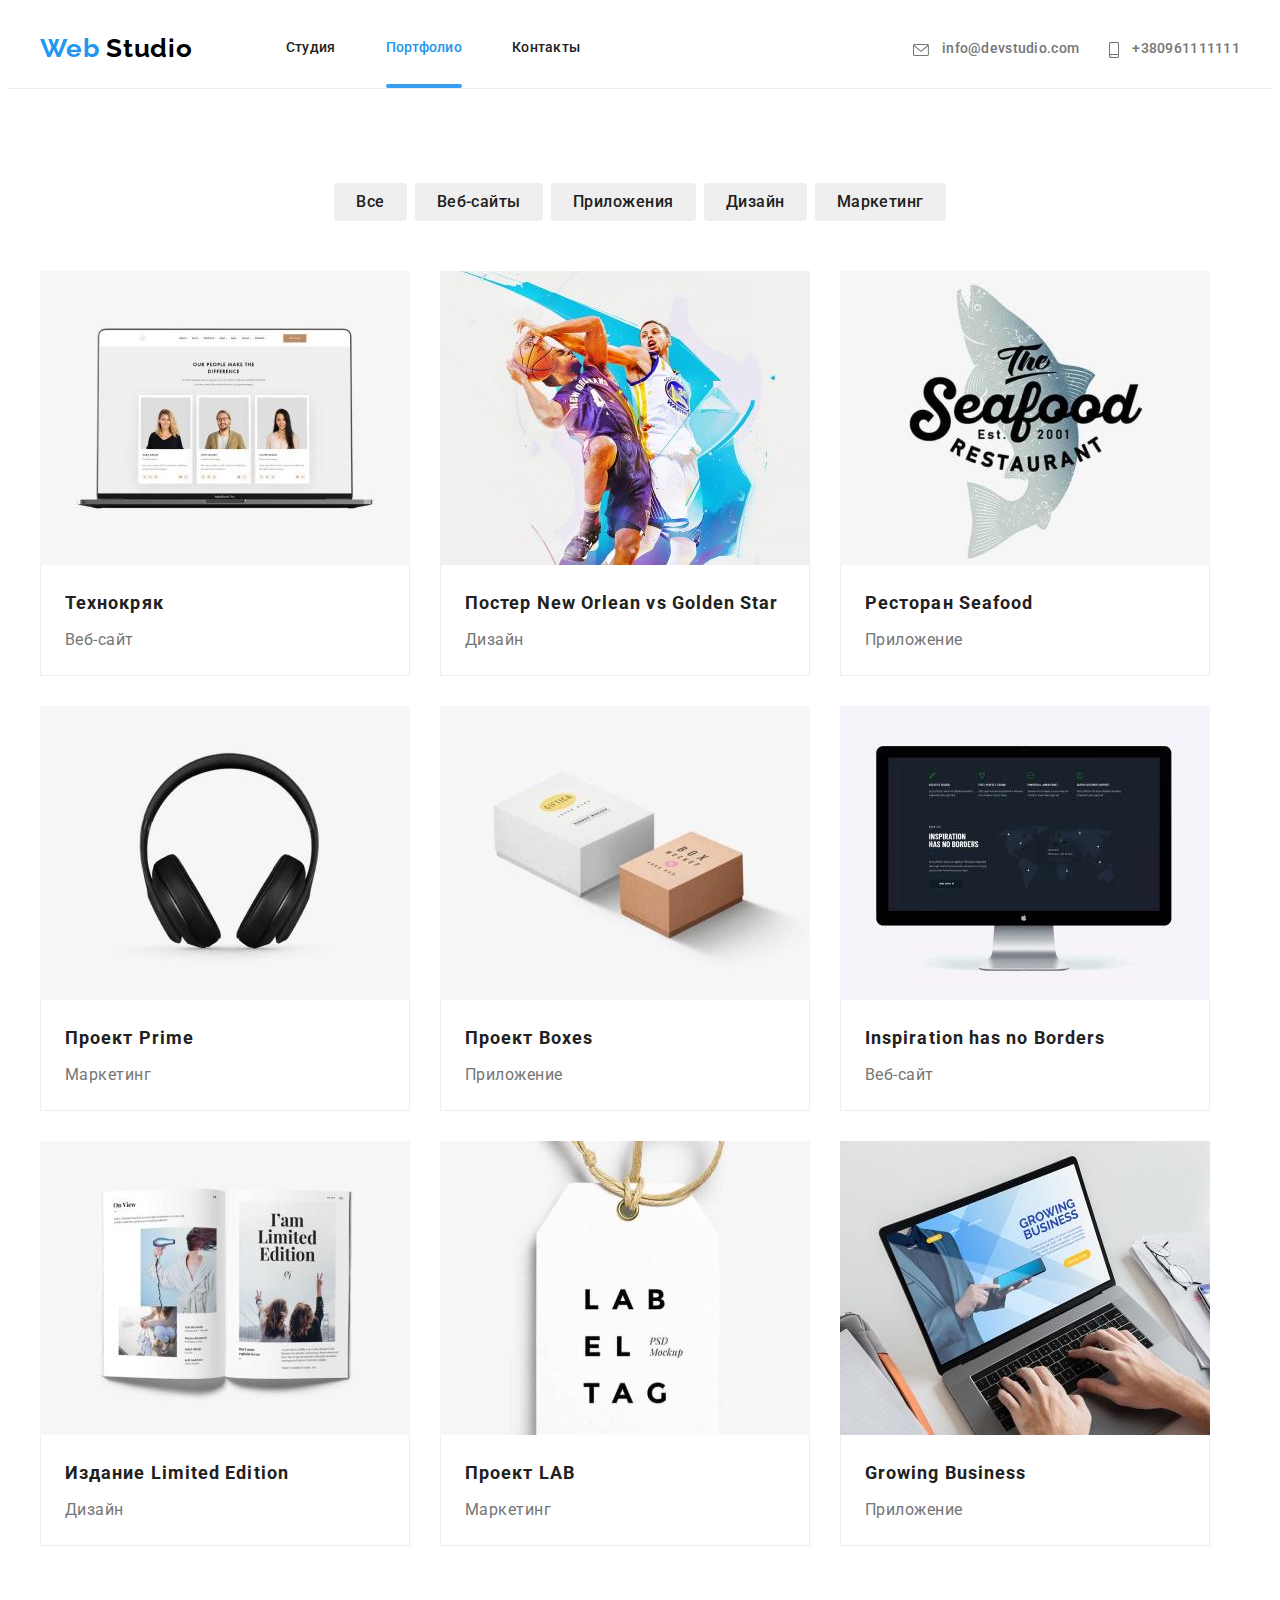
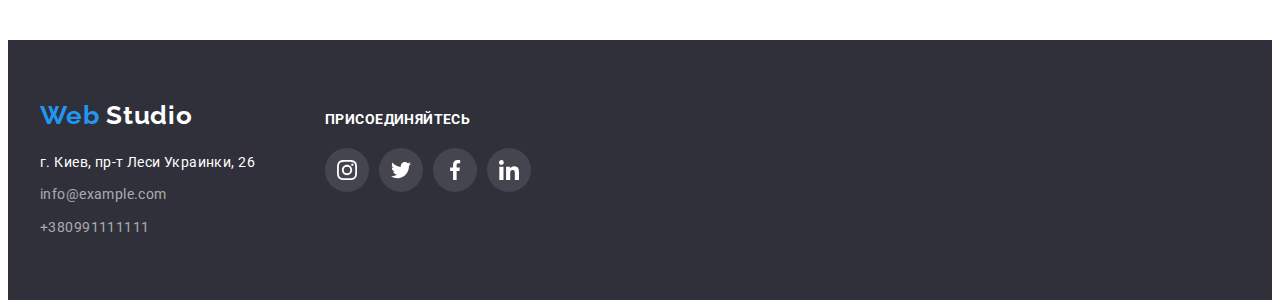
==== portfolio.html @ a1610dc9 "start-hw-6" ====
<!DOCTYPE html>
<html lang="ru">
	<head>
		<meta charset="UTF-8" />
		<meta http-equiv="X-UA-Compatible" content="IE=edge" />
		<meta name="viewport" content="width=device-width, initial-scale=1.0" />
		<title>Студия</title>
		<link
			href="https://fonts.googleapis.com/css2?family=Raleway:wght@700&family=Roboto:wght@400;500;700;900&display=swap"
			rel="stylesheet"
		/>
		<link
			rel="stylesheet"
			href="https://cdnjs.cloudflare.com/ajax/libs/modern-normalize/1.1.0/modern-normalize.min.css"
			integrity="sha512-wpPYUAdjBVSE4KJnH1VR1HeZfpl1ub8YT/NKx4PuQ5NmX2tKuGu6U/JRp5y+Y8XG2tV+wKQpNHVUX03MfMFn9Q=="
			crossorigin="anonymous"
			referrerpolicy="no-referrer"
		/>
		<link rel="stylesheet" href="./css/style.css" />
	</head>

	<body>
		<header class="header">
			<div class="container header-container">
				<a class="logo link" href="">
					<span class="logo-web">Web</span>
					Studio
				</a>
				<nav class="navigation">
					<ul class="nav-list list">
						<li class="nav-item">
							<a href="./index.html" class="nav-link link">Студия</a>
						</li>
						<li class="nav-item">
							<a href="./portfolio.html" class="nav-link active current link">Портфолио</a>
						</li>
						<li class="nav-item">
							<a href="" class="nav-link link">Контакты</a>
						</li>
					</ul>
				</nav>
				<ul class="contact-list list">
					<li class="contact-item">
						<a class="contact-link link" href="mailto:info@devstudio.com">
							<svg width="16px" height="12px" class="icon-contact">
								<use href="./images/icons.svg#icon-envelope"></use>
							</svg>
							info@devstudio.com
						</a>
					</li>
					<li class="contact-item">
						<a class="contact-link link" href="tel:+380961111111">
							<svg width="10px" height="16px" class="icon-contact">
								<use href="./images/icons.svg#icon-smartphone"></use>
							</svg>
							+380961111111
						</a>
					</li>
				</ul>
			</div>
		</header>
		<main>
			<section class="section">
				<h1 class="visually-hidden">Фильтр</h1>
				<div class="container">
					<ul class="filter-list list">
						<li class="filter-item">
							<button class="secondary-button" type="button">Все</button>
						</li>
						<li class="filter-item">
							<button class="secondary-button" type="button">Веб-сайты</button>
						</li>
						<li class="filter-item">
							<button class="secondary-button" type="button">Приложения</button>
						</li>
						<li class="filter-item">
							<button class="secondary-button" type="button">Дизайн</button>
						</li>
						<li class="filter-item">
							<button class="secondary-button" type="button">Маркетинг</button>
						</li>
					</ul>
					<ul class="portfolio-list list">
						<li class="portfolio-item">
							<div class="portfolio-item-wrap">
								<img src="./images/tehno.jpg" alt="технокряк" width="370" height="" />
								<div class="portfolio-overlay">
									<p class="portfolio-text">
										Технокряк это современная площадка распространения коронавируса. Компании используют эту платформу
										для цифрового шпионажа и атак на защищённые сервера конкурентов.
									</p>
								</div>
							</div>
							<div class="projects">
								<h3 class="portfolio-titles">Технокряк</h3>
								<p class="portfolio-paragraph">Веб-сайт</p>
							</div>
						</li>
						<li class="portfolio-item">
							<div class="portfolio-item-wrap">
								<img src="./images/new.jpg" alt="постер" width="370" height="" />
								<div class="portfolio-overlay">
									<p class="portfolio-text">
										Технокряк это современная площадка распространения коронавируса. Компании используют эту платформу
										для цифрового шпионажа и атак на защищённые сервера конкурентов.
									</p>
								</div>
							</div>
							<div class="projects">
								<h3 class="portfolio-titles">Постер New Orlean vs Golden Star</h3>
								<p class="portfolio-paragraph">Дизайн</p>
							</div>
						</li>
						<li class="portfolio-item">
							<div class="portfolio-item-wrap">
								<img src="./images/seafood.jpg" alt="ресторан" width="370" height="" />
								<div class="portfolio-overlay">
									<p class="portfolio-text">
										Технокряк это современная площадка распространения коронавируса. Компании используют эту платформу
										для цифрового шпионажа и атак на защищённые сервера конкурентов.
									</p>
								</div>
							</div>
							<div class="projects">
								<h3 class="portfolio-titles">Ресторан Seafood</h3>
								<p class="portfolio-paragraph">Приложение</p>
							</div>
						</li>
						<li class="portfolio-item">
							<div class="portfolio-item-wrap">
								<img src="./images/prime.jpg" alt="проект прайм" width="370" height="" />
								<div class="portfolio-overlay">
									<p class="portfolio-text">
										Технокряк это современная площадка распространения коронавируса. Компании используют эту платформу
										для цифрового шпионажа и атак на защищённые сервера конкурентов.
									</p>
								</div>
							</div>
							<div class="projects">
								<h3 class="portfolio-titles">Проект Prime</h3>
								<p class="portfolio-paragraph">Маркетинг</p>
							</div>
						</li>
						<li class="portfolio-item">
							<div class="portfolio-item-wrap">
								<img src="./images/boxes.jpg" alt="вдохновение" width="370" height="" />
								<div class="portfolio-overlay">
									<p class="portfolio-text">
										Технокряк это современная площадка распространения коронавируса. Компании используют эту платформу
										для цифрового шпионажа и атак на защищённые сервера конкурентов.
									</p>
								</div>
							</div>
							<div class="projects">
								<h3 class="portfolio-titles">Проект Boxes</h3>
								<p class="portfolio-paragraph">Приложение</p>
							</div>
						</li>
						<li class="portfolio-item">
							<div class="portfolio-item-wrap">
								<img src="./images/inspiration.jpg" alt="" width="370" height="" />
								<div class="portfolio-overlay">
									<p class="portfolio-text">
										Технокряк это современная площадка распространения коронавируса. Компании используют эту платформу
										для цифрового шпионажа и атак на защищённые сервера конкурентов.
									</p>
								</div>
							</div>
							<div class="projects">
								<h3 class="portfolio-titles">Inspiration has no Borders</h3>
								<p class="portfolio-paragraph">Веб-сайт</p>
							</div>
						</li>
						<li class="portfolio-item">
							<div class="portfolio-item-wrap">
								<img src="./images/limited.jpg" alt="журнал" width="370" height="" />
								<div class="portfolio-overlay">
									<p class="portfolio-text">
										Технокряк это современная площадка распространения коронавируса. Компании используют эту платформу
										для цифрового шпионажа и атак на защищённые сервера конкурентов.
									</p>
								</div>
							</div>
							<div class="projects">
								<h3 class="portfolio-titles">Издание Limited Edition</h3>
								<p class="portfolio-paragraph">Дизайн</p>
							</div>
						</li>
						<li class="portfolio-item">
							<div class="portfolio-item-wrap">
								<img src="./images/lab.jpg" alt="проект лаб" width="370" height="" />
								<div class="portfolio-overlay">
									<p class="portfolio-text">
										Технокряк это современная площадка распространения коронавируса. Компании используют эту платформу
										для цифрового шпионажа и атак на защищённые сервера конкурентов.
									</p>
								</div>
							</div>
							<div class="projects">
								<h3 class="portfolio-titles">Проект LAB</h3>
								<p class="portfolio-paragraph">Маркетинг</p>
							</div>
						</li>
						<li class="portfolio-item">
							<div class="portfolio-item-wrap">
								<img src="./images/business.jpg" alt="растущий бизнес" width="370" height="" />
								<div class="portfolio-overlay">
									<p class="portfolio-text">
										Технокряк это современная площадка распространения коронавируса. Компании используют эту платформу
										для цифрового шпионажа и атак на защищённые сервера конкурентов.
									</p>
								</div>
							</div>
							<div class="projects">
								<h3 class="portfolio-titles">Growing Business</h3>
								<p class="portfolio-paragraph">Приложение</p>
							</div>
						</li>
					</ul>
				</div>
			</section>
		</main>
		<footer class="footer">
			<div class="container address-container">
				<div class="logo-container">
					<a href="" class="logo white-logo link">
						<span class="logo-web">Web</span>
						Studio
					</a>
					<address class="address">
						<ul class="second-contact-list list">
							<li class="second-contact-item">
								<a
									class="map-link link"
									href="https://www.google.com.ua/maps/place/%D0%B1%D1%83%D0%BB.+%D0%9B%D0%B5%D1%81%D0%B8+%D0%A3%D0%BA%D1%80%D0%B0%D0%B8%D0%BD%D0%BA%D0%B8,+26,+%D0%9A%D0%B8%D0%B5%D0%B2,+02000/@50.4265841,30.5361971,17z/data=!3m1!4b1!4m5!3m4!1s0x40d4cf0e033ecbe9:0x57a4dffefec77da0!8m2!3d50.4265807!4d30.5383858?hl=ru"
								>
									г. Киев, пр-т Леси Украинки, 26
								</a>
							</li>
							<li class="second-contact-item">
								<a class="secondary-contact-link link" href="mailto:info@example.com">info@example.com</a>
							</li>
							<li class="second-contact-item">
								<a class="secondary-contact-link link" href="tel:+380991111111">+380991111111</a>
							</li>
						</ul>
					</address>
				</div>
				<div class="links">
					<h2 class="links-title">ПРИСОЕДИНЯЙТЕСЬ</h2>
					<ul class="links-list list">
						<li class="links-item">
							<a href="" class="links-link">
								<svg width="20px" height="20px" class="links-icon">
									<use href="./images/icons.svg#icon-instagram"></use>
								</svg>
							</a>
						</li>
						<li class="links-item">
							<a href="" class="links-link">
								<svg width="20px" height="20px" class="links-icon">
									<use href="./images/icons.svg#icon-twitter"></use>
								</svg>
							</a>
						</li>
						<li class="links-item">
							<a href="" class="links-link">
								<svg width="20px" height="20px" class="links-icon">
									<use href="./images/icons.svg#icon-facebook"></use>
								</svg>
							</a>
						</li>
						<li class="links-item">
							<a href="" class="links-link">
								<svg width="20px" height="20px" class="links-icon">
									<use href="./images/icons.svg#icon-linkedin"></use>
								</svg>
							</a>
						</li>
					</ul>
				</div>
			</div>
		</footer>
	</body>
</html>
---- css/style.css ----
:root {
	--primary-shade-color: #212121;
	--secondary-color: #ffffff;
	--text-color: #757575;
	--accent-color: #2196f3;
	--primary-color: #000000;
	--secondary-link-color: rgba(255, 255, 255, 0.6);
	--primary-background-color: #2f303a;
	--secondary-background-color: #f5f4fa;
	--header-border-bottom-color: #ececec;
	--border-color: #eeeeee;
	--social-icon-color: rgba(175, 177, 184, 1);
	--social-networks-background-color: rgba(255, 255, 255, 0.1);
	--clients-background-color: #e5e5e5;
	--action-text-background-color: rgba(47, 48, 58, 0.8);
	--portfolio-text-background-color: rgba(33, 150, 243, 0.9);
	--backdrop-background-color: rgba(0, 0, 0, 0.2);
}

p,
h1,
h2,
h3,
h4,
h5,
h6 {
	margin: 0;
}

ul {
	margin: 0;
	padding: 0;
}

.container {
	width: 1200px;
	padding: 0 15px;
	margin: 0 auto;
}
.section {
	padding: 94px 0;
}

body {
	font-family: "Roboto", sans-serif;
	color: var(--text-color);
	background: var(--secondary-color);
}

.list {
	list-style: none;
}

.link {
	text-decoration: none;
}

.navigation {
	margin-left: 93px;
}

.nav-list {
	display: flex;
}

img {
	max-width: 100%;
	display: flex;
	height: auto;
}

/*-------------HEADER-------------*/

.header {
	border-bottom: 1px solid var(--header-border-bottom-color);
}

.nav-link {
	font-weight: 500;
	font-size: 14px;
	line-height: 1.14;
	padding: 32px 0;
	letter-spacing: 0.02em;
	color: var(--primary-shade-color);
	display: block;
	transition: color 250ms cubic-bezier(0.4, 0, 0.2, 1);
	position: relative;
}

.nav-link:hover,
.nav-link:focus {
	color: var(--accent-color);
}

.nav-link.active::after {
	content: "";
	width: 100%;
	height: 4px;
	border-radius: 2px;
	background-color: var(--portfolio-text-background-color);
	position: absolute;
	left: 0;
	bottom: 0;
}

.current {
	color: var(--accent-color);
}

.logo {
	font-family: Raleway;
	font-weight: 700;
	font-size: 26px;
	line-height: 1.19;
	letter-spacing: 0.03em;
	color: var(--primary-color);
}

.logo-web {
	color: var(--accent-color);
}

.white-logo {
	color: var(--secondary-color);
}

.header-container {
	display: flex;
	align-items: center;
}

.nav-item:not(:last-child) {
	margin-right: 50px;
}

.icon-contact {
	margin-right: 10px;
	fill: currentColor;
	vertical-align: middle;
}

.contact-list {
	display: flex;
	margin-left: auto;
}

.contact-link {
	font-weight: 500;
	font-size: 14px;
	line-height: 1.14;
	letter-spacing: 0.02em;
	color: var(--text-color);
	transition: color 250ms cubic-bezier(0.4, 0, 0.2, 1);
}
.contact-link:hover,
.contact-link:focus {
	color: var(--accent-color);
}

.contact-item {
	color: var(--text-color);
}

.contact-item:not(:last-child) {
	margin-right: 30px;
}

/*-------------HERO-------------*/

.hero-title {
	font-weight: 900;
	font-size: 44px;
	line-height: 1.36;
	letter-spacing: 0.06em;
	text-transform: uppercase;
	color: var(--secondary-color);
	margin-bottom: 30px;
}

.hero {
	padding: 200px 0;
	height: 600px;
	width: 1600px;
	margin: auto;
	background-color: var(--primary-background-color);
	text-align: center;
	background-image: linear-gradient(rgba(47, 48, 58, 0.4), rgba(47, 48, 58, 0.4)), url(../images/bg-hero.jpg);
	background-repeat: no-repeat;
	background-position: center;
	background-size: cover;
}

/*-------------QUALITIES-------------*/

.qualities-title {
	font-weight: 700;
	font-size: 14px;
	line-height: 1.14;
	letter-spacing: 0.03em;
	text-transform: uppercase;
	color: var(--primary-shade-color);
}

.qualities-list {
	display: flex;
}

.qualities-picture-icon {
	display: flex;
	justify-items: center;
}

.qualities-title {
	margin-bottom: 10px;
}

.qualities-paragraph {
	font-size: 14px;
	line-height: 1.71;
	letter-spacing: 0.03em;
	color: var(--text-color);
}

.qualities-wrap {
	width: 270px;
	padding-bottom: 25px;
	padding-top: 25px;
	background: var(--secondary-background-color);
	border-radius: 4px;
	display: flex;
	margin-bottom: 30px;
	justify-content: center;
}

.qualities-item:not(:last-child) {
	margin-right: 30px;
}

/*-------------ACTION-------------*/

.action-list {
	display: flex;
}

.action-item:not(:last-child) {
	margin-right: 30px;
}

.action {
	padding-bottom: 94px;
}

.action-item {
	position: relative;
}

.action-text {
	font-weight: 700;
	font-size: 14px;
	line-height: 1.14;
	text-align: center;
	letter-spacing: 0.03em;
	text-transform: uppercase;
	color: var(--secondary-color);
}

.action-overlay {
	position: absolute;
	bottom: 0;
	left: 0;
	width: 100%;
	padding: 27px 0;
	background: var(--action-text-background-color);
}

/*-------------COMMAND-------------*/

.team-list {
	display: flex;
}

.team {
	background: var(--secondary-background-color);
}

.team-wraper {
	padding: 30px 0;
}

.team-item:not(:last-child) {
	margin-right: 30px;
}

.team-item {
	background: var(--secondary-color);
	box-shadow: 0px 1px 3px rgba(0, 0, 0, 0.12), 0px 1px 1px rgba(0, 0, 0, 0.14), 0px 2px 1px rgba(0, 0, 0, 0.2);
	border-radius: 0px 0px 4px 4px;
}

.teammate-name {
	margin-bottom: 10px;
}

.section-title {
	font-weight: 700;
	font-size: 36px;
	line-height: 1.17;
	text-align: center;
	margin-bottom: 50px;
	letter-spacing: 0.03em;
	color: var(--primary-shade-color);
}

.teammate-name {
	font-weight: 500;
	font-size: 16px;
	line-height: 1.19;
	text-align: center;
	letter-spacing: 0.03em;
	color: var(--primary-shade-color);
}

.teammate-position {
	font-size: 16px;
	line-height: 1.19;
	text-align: center;
	letter-spacing: 0.03em;
	color: var(--text-color);
	margin-bottom: 16px;
}

.team-social-list {
	display: flex;
	justify-content: center;
}

.team-social-item {
	width: 44px;
	height: 44px;
}

.team-social-item:not(:last-child) {
	margin-right: 10px;
}

.team-social-link {
	width: 100%;
	height: 44px;
	border-radius: 50%;
	display: flex;
	align-items: center;
	justify-content: center;
	background-color: var(--secondary-color);
	color: var(--social-icon-color);
	transition: color 250ms cubic-bezier(0.4, 0, 0.2, 1), background-color 250ms cubic-bezier(0.4, 0, 0.2, 1);
}

.team-social-link:hover,
.team-social-link:focus {
	background-color: var(--accent-color);
	color: var(--secondary-color);
}

.team-social-icon {
	fill: currentColor;
}

.clients-title {
	font-weight: 700;
	font-size: 36px;
	line-height: 1.14;
	text-align: center;
	letter-spacing: 0.03em;
	color: var(--primary-shade-color);
	margin-bottom: 50px;
}
.clients-list {
	display: flex;
}

.clients-link {
	width: 170px;
	color: var(--social-icon-color);
	padding-bottom: 13px;
	padding-top: 13px;
	border-radius: 4px;
	display: flex;
	justify-content: center;
	border: 1px solid var(--social-icon-color);
	transition: color 250ms cubic-bezier(0.4, 0, 0.2, 1), border 250ms cubic-bezier(0.4, 0, 0.2, 1);
}

.clients-link:hover,
.clients-link:focus {
	border: 1px solid var(--accent-color);
	color: var(--accent-color);
}

.clients-item {
	display: flex;
	color: var(--social-icon-color);
}

.clients-item:not(:last-child) {
	margin-right: 30px;
}

.clieants-icon {
	fill: currentColor;
}

/*-------------FOOTER-------------*/

.map-link {
	font-size: 14px;
	line-height: 1.71;
	letter-spacing: 0.03em;
	color: var(--secondary-color);
	transition: color 250ms cubic-bezier(0.4, 0, 0.2, 1);
}

.map-link:hover,
.map-link:focus {
	color: var(--accent-color);
}

.secondary-contact-link {
	font-size: 14px;
	line-height: 1.71;
	letter-spacing: 0.03em;
	color: var(--secondary-link-color);
	transition: color 250ms cubic-bezier(0.4, 0, 0.2, 1);
}

.secondary-contact-link:hover,
.secondary-contact-link:focus {
	color: var(--accent-color);
}

.footer {
	background-color: var(--primary-background-color);
	padding: 60px 0;
	display: flex;
}

.address {
	margin-top: 20px;
	font-style: normal;
}

.second-contact-item:not(:last-child) {
	margin-bottom: 9px;
}

.social-networks-title {
	font-weight: 700;
	font-size: 14px;
	line-height: 1.14;
	color: var(--secondary-color);
}

.social-networks {
	display: flex;
}

.social-networks-title {
	margin-left: auto;
}

.links-title {
	font-weight: 700;
	font-size: 14px;
	line-height: 1.14;
	letter-spacing: 0.03em;
	text-transform: uppercase;
	color: var(--secondary-color);
	margin-bottom: 20px;
	display: flex;
}

.links-list {
	align-items: baseline;
	display: flex;
}

.links-item {
	width: 44px;
	height: 44px;
}

.links-item:not(:last-child) {
	margin-right: 10px;
}

.links-link {
	width: 100%;
	height: 44px;
	border-radius: 50%;
	display: flex;
	align-items: center;
	justify-content: center;
	background-color: var(--social-networks-background-color);
	color: var(--secondary-color);
	transition: color 250ms cubic-bezier(0.4, 0, 0.2, 1), background-color 250ms cubic-bezier(0.4, 0, 0.2, 1);
}

.links-link:hover,
.links-link:focus {
	background-color: var(--accent-color);
	color: var(--secondary-color);
}

.links-icon {
	fill: currentColor;
}

.address-container {
	display: flex;
	align-items: baseline;
}

.logo-container {
	display: block;
	margin-right: 70px;
}

.links {
	display: block;
}

.backdrop {
	width: 100vw;
	height: 100vh;
	background-color: var(--backdrop-background-color);
	position: fixed;
	top: 0;
	left: 0;
	transition: opacity 500ms, visibility 500ms;
}

.backdrop.is-hidden .modal {
	transform: translate(-50%, -50%);
	transition: transform 250ms cubic-bezier(0.4, 0, 0.2, 1);
}

.modal {
	width: 528px;
	min-height: 581px;
	background-color: var(--secondary-color);
	box-shadow: 0px 1px 3px rgba(0, 0, 0, 0.12), 0px 1px 1px rgba(0, 0, 0, 0.14), 0px 2px 1px rgba(0, 0, 0, 0.2);
	border-radius: 4px;
	position: absolute;
	top: 50%;
	left: 50%;
	transition: transform 250ms cubic-bezier(0.4, 0, 0.2, 1);
	transform: translate(-50%, -50%);
}

.modal-close {
	cursor: pointer;
	position: absolute;
	top: 14px;
	right: 14px;
	width: 30px;
	height: 30px;
	background: var(--secondary-color);
	border: 1px solid rgba(0, 0, 0, 0.1);
	box-sizing: border-box;
	border-radius: 50%;
	display: flex;
	align-items: center;
	justify-content: center;
}

.is-hidden {
	visibility: hidden;
	opacity: 0;
	pointer-events: none;
}

/*-------------PORTFOLIO-------------*/

/*---------FILTER--------------------*/
.filter-list {
	display: flex;
	justify-content: center;
	margin-bottom: 50px;
}

.filter-item:not(:last-child) {
	margin-right: 8px;
}

/*--------PORTFOLIO-----------------*/

.portfolio-list {
	display: flex;
	flex-wrap: wrap;
}

.projects {
	border: 1px solid var(--border-color);
	border-top: 0px;
}

.portfolio-item:not(:nth-child(3n)) {
	margin-right: 30px;
}

.portfolio-item:not(:nth-last-child(-n + 3)) {
	margin-bottom: 30px;
}

.projects {
	padding: 20px 24px;
}

.secondary-button {
	cursor: pointer;
	font-family: inherit;
	font-weight: 500;
	font-size: 16px;
	line-height: 1.62;
	text-align: center;
	letter-spacing: 0.03em;
	color: var(--primary-shade-color);
	border-radius: 4px;
	border: none;
	padding: 6px 22px;
	transition: color 250ms cubic-bezier(0.4, 0, 0.2, 1), background 250ms cubic-bezier(0.4, 0, 0.2, 1),
		box-shadow 250ms cubic-bezier(0.4, 0, 0.2, 1);
}

.secondary-button:focus,
.secondary-button:hover {
	color: var(--secondary-background-color);
	background: var(--accent-color);
	box-shadow: 0px 1px 1px rgba(0, 0, 0, 0.12), 0px 4px 4px rgba(0, 0, 0, 0.06), 1px 4px 6px rgba(0, 0, 0, 0.16);
}

.portfolio-titles {
	font-weight: 700;
	font-size: 18px;
	line-height: 2;
	letter-spacing: 0.06em;
	color: var(--primary-shade-color);
}

.portfolio-titles {
	margin-bottom: 4px;
}

.portfolio-paragraph {
	font-size: 16px;
	line-height: 1.87;
	letter-spacing: 0.03em;
	color: var(--text-color);
}

.primary-button {
	cursor: pointer;
	font-family: inherit;
	font-weight: 700;
	font-size: 16px;
	line-height: 1.87;
	letter-spacing: 0.06em;
	background: var(--accent-color);
	color: var(--secondary-background-color);
	border-radius: 4px;
	border: none;
	padding: 10px 32px;
}

.portfolio-item {
	transition: box-shadow 250ms cubic-bezier(0.4, 0, 0.2, 1);
}

.portfolio-item:hover .portfolio-overlay {
	transform: translateY(0);
}

.portfolio-item:hover,
.portfolio-item:focus {
	box-shadow: 0px 1px 1px rgba(0, 0, 0, 0.12), 0px 4px 4px rgba(0, 0, 0, 0.06), 1px 4px 6px rgba(0, 0, 0, 0.16);
}

.portfolio-text {
	font-weight: 400;
	font-size: 18px;
	line-height: 1.56;
	letter-spacing: 0.03em;
	color: var(--secondary-color);
}

.portfolio-overlay {
	position: absolute;
	padding: 63px 24px;
	height: 100%;
	top: 0;
	left: 0;
	transform: translateY(100%);
	transition: transform 250ms cubic-bezier(0.4, 0, 0.2, 1);
	background: var(--portfolio-text-background-color);
}

.portfolio-item-wrap {
	position: relative;
	overflow: hidden;
}

.visually-hidden {
	position: absolute;
	white-space: nowrap;
	width: 1px;
	height: 1px;
	overflow: hidden;
	border: 0;
	padding: 0;
	clip: rect(0 0 0 0);
	clip-path: inset(50%);
	margin: -1px;
}
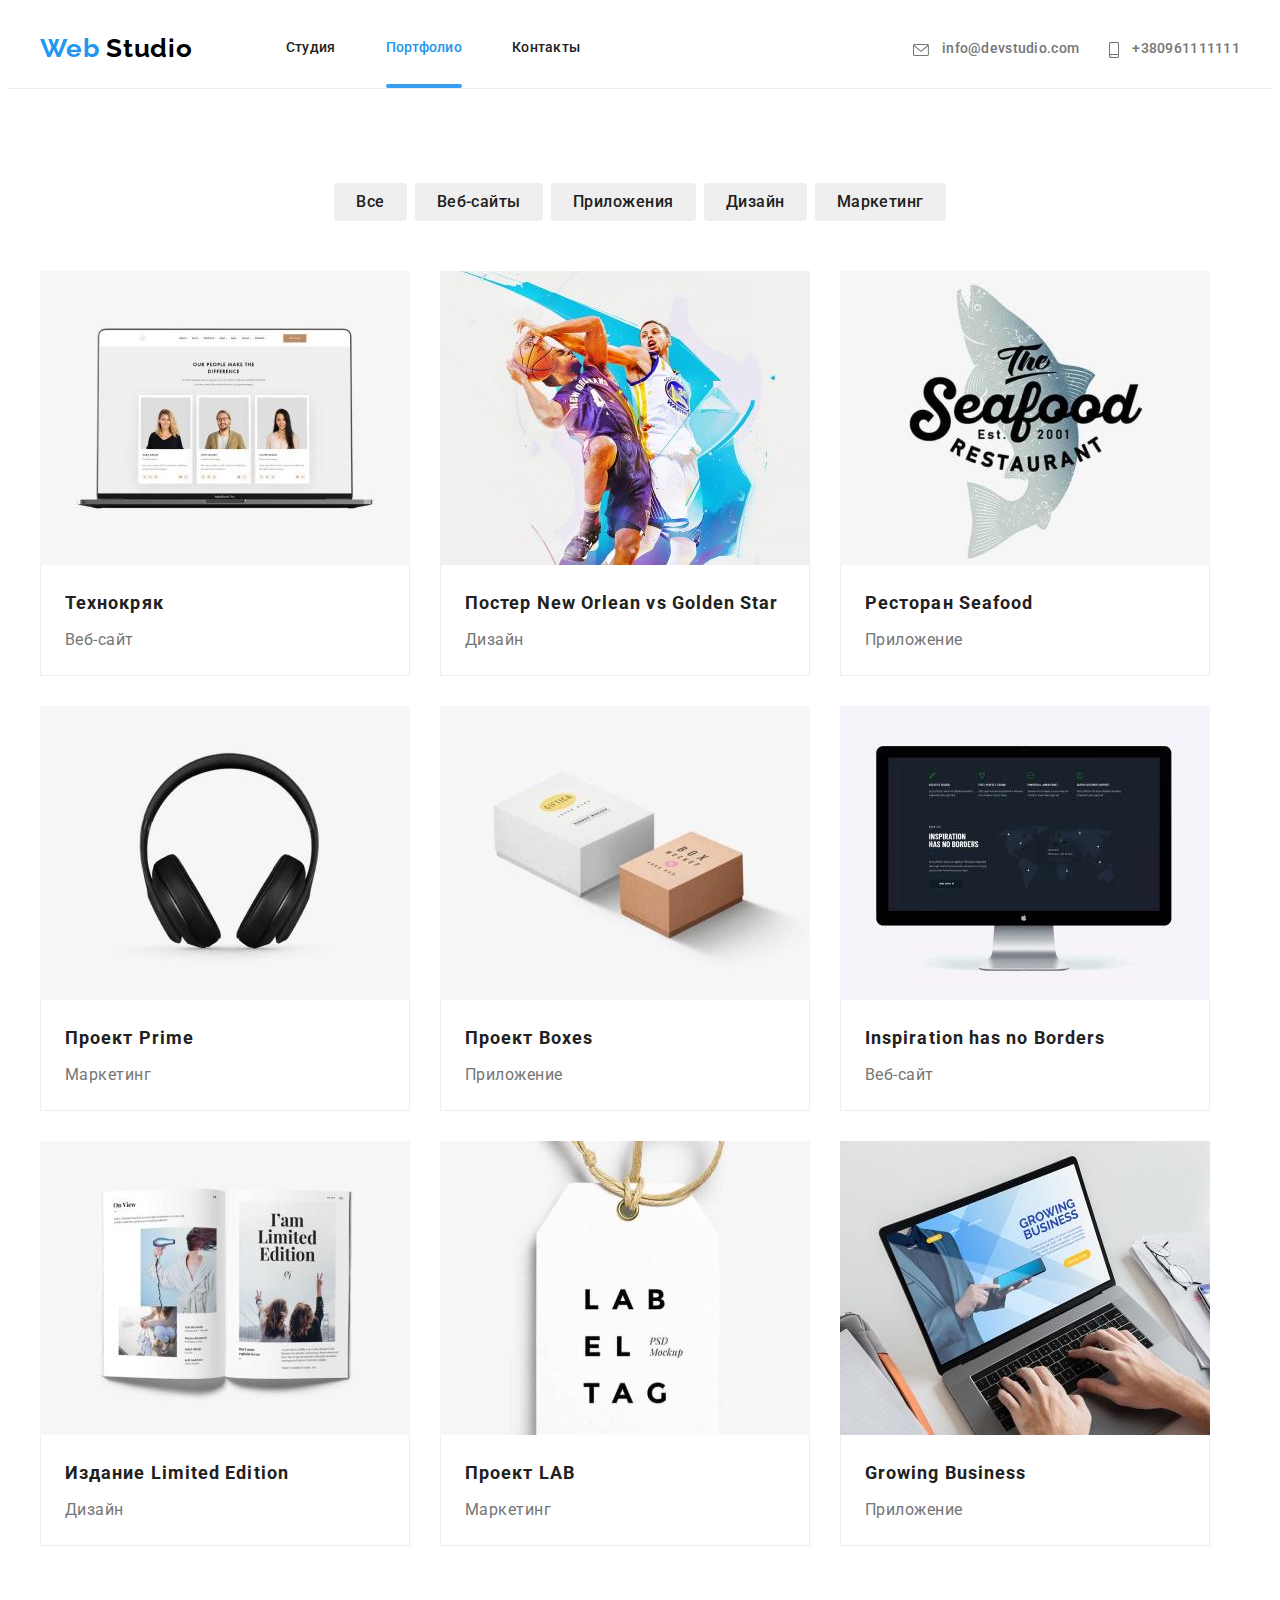
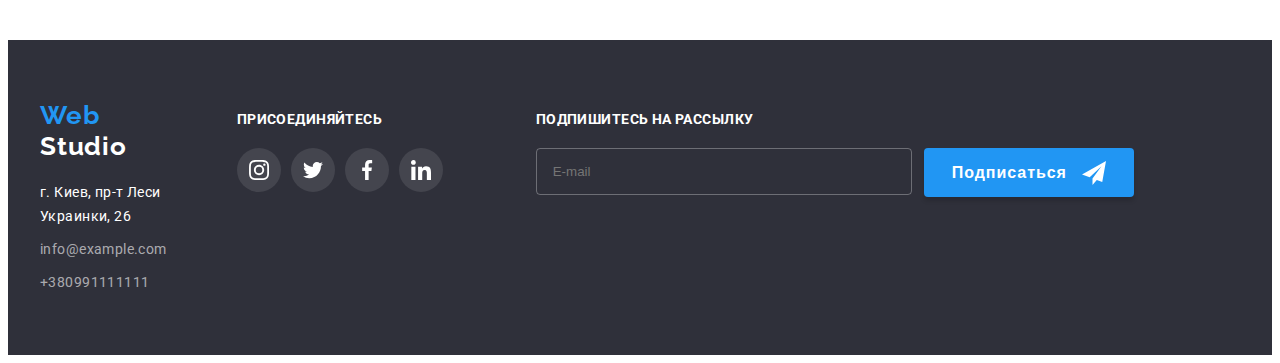
==== commit 40cba4c2: "add-subscription" ====
--- a/portfolio.html
+++ b/portfolio.html
@@ -279,6 +279,21 @@
 						</li>
 					</ul>
 				</div>
+				<div class="subscription">
+					<h2 class="subscription-title">Подпишитесь на рассылку</h2>
+					<div class="subscription-wrap">
+						<form class="subscription-form">
+							<label for="email"></label>
+							<input type="email" name="email" placeholder="E-mail" class="subscription-input" id="email" />
+						</form>
+						<button type="submit" class="subscription-btn">
+							Подписаться
+							<svg width="24" height="24" class="subscription-icon">
+								<use href="./images/icons.svg#icon-send"></use>
+							</svg>
+						</button>
+					</div>
+				</div>
 			</div>
 		</footer>
 	</body>
--- a/css/style.css
+++ b/css/style.css
@@ -526,6 +526,59 @@
 
 .links {
 	display: block;
+	margin-right: 93px;
+}
+
+.subscription {
+	display: block;
+	width: 100%;
+}
+
+.subscription-title {
+	font-weight: 700;
+	font-size: 14px;
+	line-height: 1.14;
+	letter-spacing: 0.03em;
+	text-transform: uppercase;
+	color: var(--secondary-color);
+	margin-bottom: 20px;
+}
+
+.subscription-form {
+	margin-right: 12px;
+}
+
+.subscription-input {
+	width: 358px;
+	background-color: transparent;
+	border: 1px solid rgba(255, 255, 255, 0.3);
+	border-radius: 4px;
+	padding: 15px 0px 15px 16px;
+}
+
+.subscription-btn {
+	cursor: pointer;
+	font-weight: 700;
+	font-size: 16px;
+	line-height: 1.87;
+	align-items: center;
+	text-align: center;
+	letter-spacing: 0.06em;
+	color: var(--secondary-color);
+	padding: 10px 28px;
+	background-color: var(--accent-color);
+	border: none;
+	box-shadow: 0px 4px 4px rgba(0, 0, 0, 0.15);
+	border-radius: 4px;
+}
+
+.subscription-icon {
+	vertical-align: middle;
+	margin-left: 10px;
+}
+
+.subscription-wrap {
+	display: flex;
 }
 
 .backdrop {
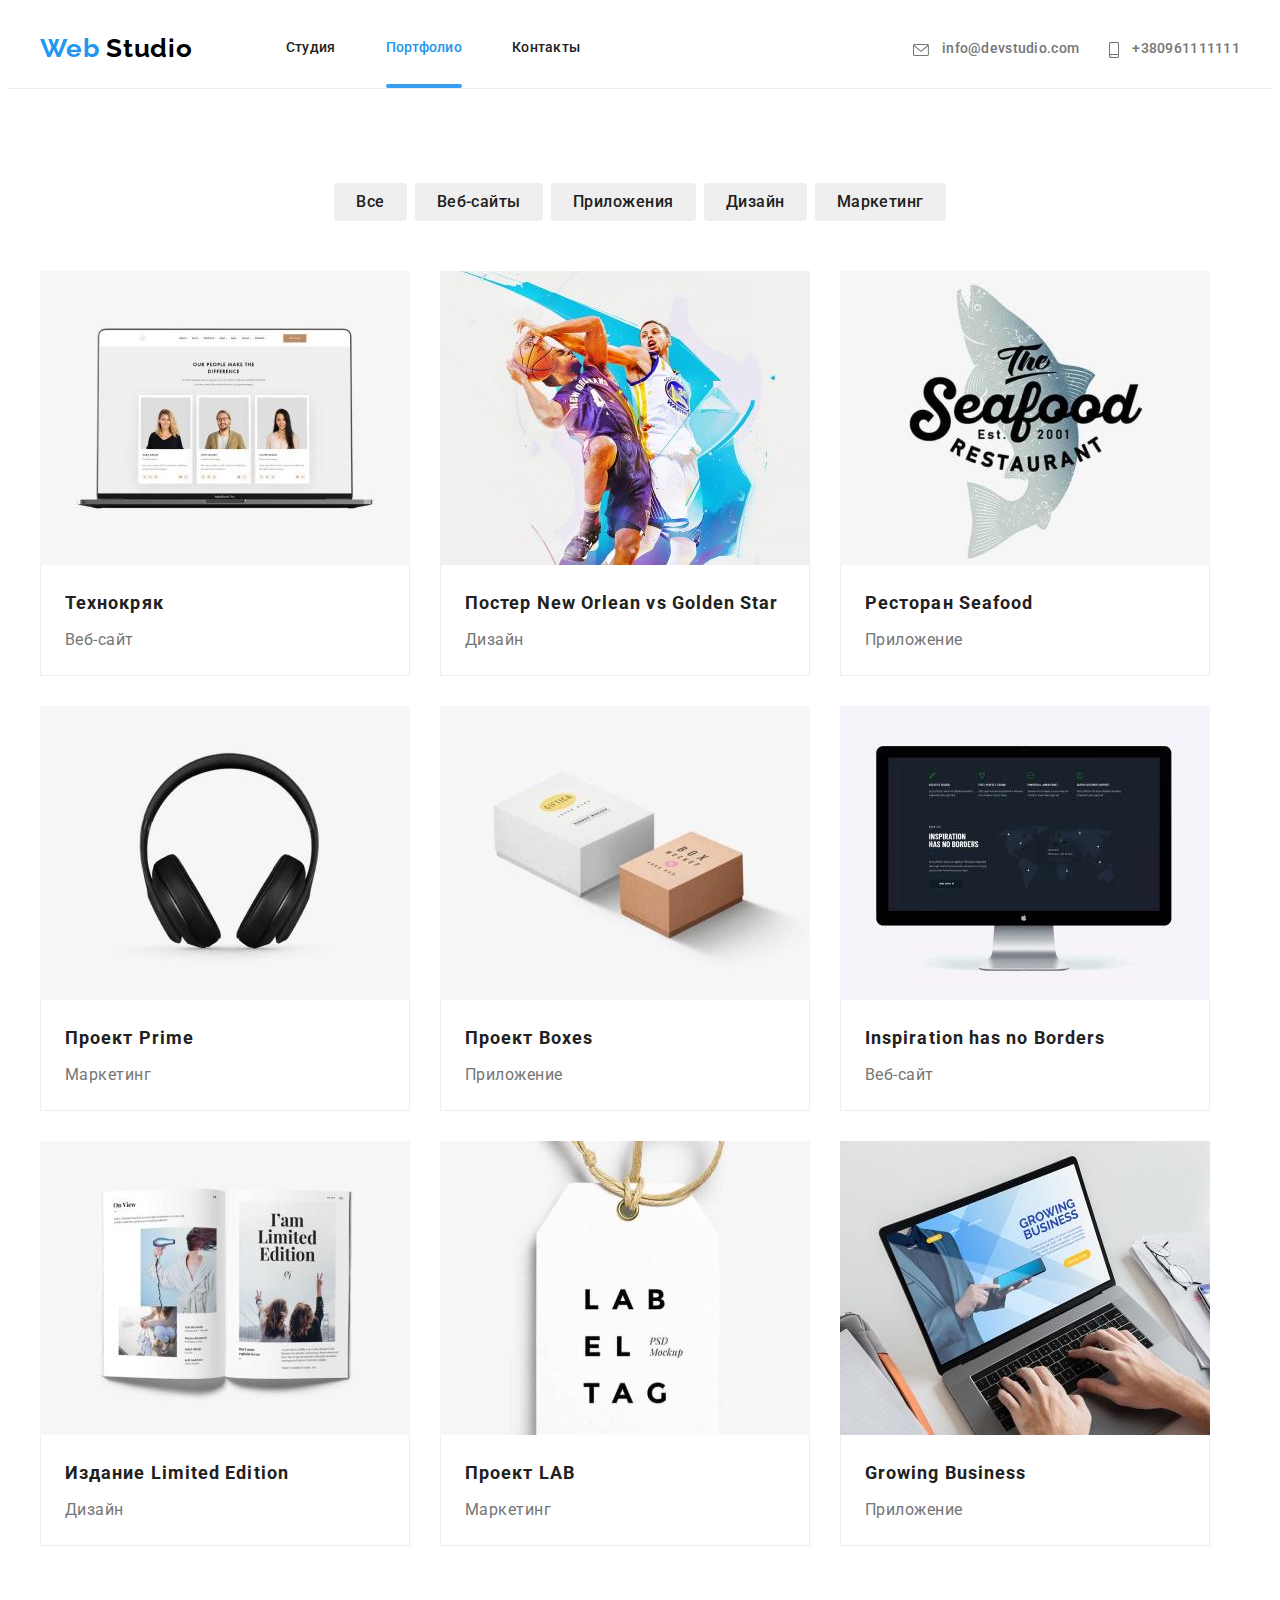
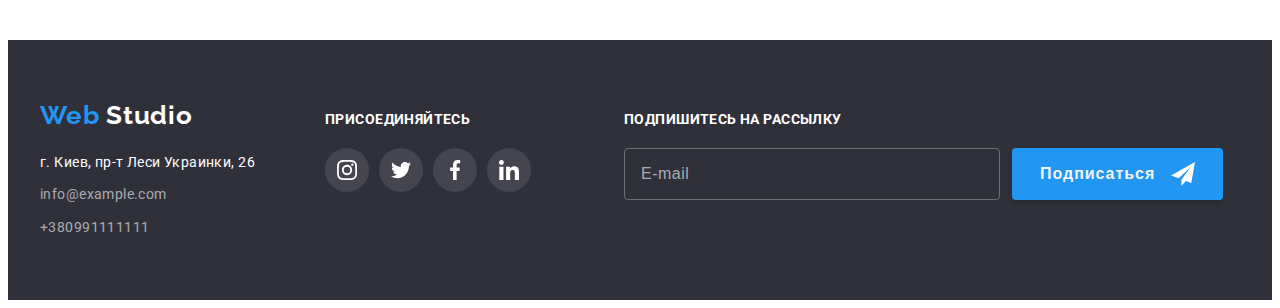
==== commit 3b859f4c: "Update portfolio.html" ====
--- a/portfolio.html
+++ b/portfolio.html
@@ -86,8 +86,8 @@
 								<img src="./images/tehno.jpg" alt="технокряк" width="370" height="" />
 								<div class="portfolio-overlay">
 									<p class="portfolio-text">
-										Технокряк это современная площадка распространения коронавируса. Компании используют эту платформу
-										для цифрового шпионажа и атак на защищённые сервера конкурентов.
+										Технокряк это современная площадка распространения коронавируса. Компании используют эту платформу для
+										цифрового шпионажа и атак на защищённые сервера конкурентов.
 									</p>
 								</div>
 							</div>
@@ -101,8 +101,8 @@
 								<img src="./images/new.jpg" alt="постер" width="370" height="" />
 								<div class="portfolio-overlay">
 									<p class="portfolio-text">
-										Технокряк это современная площадка распространения коронавируса. Компании используют эту платформу
-										для цифрового шпионажа и атак на защищённые сервера конкурентов.
+										Технокряк это современная площадка распространения коронавируса. Компании используют эту платформу для
+										цифрового шпионажа и атак на защищённые сервера конкурентов.
 									</p>
 								</div>
 							</div>
@@ -116,8 +116,8 @@
 								<img src="./images/seafood.jpg" alt="ресторан" width="370" height="" />
 								<div class="portfolio-overlay">
 									<p class="portfolio-text">
-										Технокряк это современная площадка распространения коронавируса. Компании используют эту платформу
-										для цифрового шпионажа и атак на защищённые сервера конкурентов.
+										Технокряк это современная площадка распространения коронавируса. Компании используют эту платформу для
+										цифрового шпионажа и атак на защищённые сервера конкурентов.
 									</p>
 								</div>
 							</div>
@@ -131,8 +131,8 @@
 								<img src="./images/prime.jpg" alt="проект прайм" width="370" height="" />
 								<div class="portfolio-overlay">
 									<p class="portfolio-text">
-										Технокряк это современная площадка распространения коронавируса. Компании используют эту платформу
-										для цифрового шпионажа и атак на защищённые сервера конкурентов.
+										Технокряк это современная площадка распространения коронавируса. Компании используют эту платформу для
+										цифрового шпионажа и атак на защищённые сервера конкурентов.
 									</p>
 								</div>
 							</div>
@@ -146,8 +146,8 @@
 								<img src="./images/boxes.jpg" alt="вдохновение" width="370" height="" />
 								<div class="portfolio-overlay">
 									<p class="portfolio-text">
-										Технокряк это современная площадка распространения коронавируса. Компании используют эту платформу
-										для цифрового шпионажа и атак на защищённые сервера конкурентов.
+										Технокряк это современная площадка распространения коронавируса. Компании используют эту платформу для
+										цифрового шпионажа и атак на защищённые сервера конкурентов.
 									</p>
 								</div>
 							</div>
@@ -161,8 +161,8 @@
 								<img src="./images/inspiration.jpg" alt="" width="370" height="" />
 								<div class="portfolio-overlay">
 									<p class="portfolio-text">
-										Технокряк это современная площадка распространения коронавируса. Компании используют эту платформу
-										для цифрового шпионажа и атак на защищённые сервера конкурентов.
+										Технокряк это современная площадка распространения коронавируса. Компании используют эту платформу для
+										цифрового шпионажа и атак на защищённые сервера конкурентов.
 									</p>
 								</div>
 							</div>
@@ -176,8 +176,8 @@
 								<img src="./images/limited.jpg" alt="журнал" width="370" height="" />
 								<div class="portfolio-overlay">
 									<p class="portfolio-text">
-										Технокряк это современная площадка распространения коронавируса. Компании используют эту платформу
-										для цифрового шпионажа и атак на защищённые сервера конкурентов.
+										Технокряк это современная площадка распространения коронавируса. Компании используют эту платформу для
+										цифрового шпионажа и атак на защищённые сервера конкурентов.
 									</p>
 								</div>
 							</div>
@@ -191,8 +191,8 @@
 								<img src="./images/lab.jpg" alt="проект лаб" width="370" height="" />
 								<div class="portfolio-overlay">
 									<p class="portfolio-text">
-										Технокряк это современная площадка распространения коронавируса. Компании используют эту платформу
-										для цифрового шпионажа и атак на защищённые сервера конкурентов.
+										Технокряк это современная площадка распространения коронавируса. Компании используют эту платформу для
+										цифрового шпионажа и атак на защищённые сервера конкурентов.
 									</p>
 								</div>
 							</div>
@@ -206,8 +206,8 @@
 								<img src="./images/business.jpg" alt="растущий бизнес" width="370" height="" />
 								<div class="portfolio-overlay">
 									<p class="portfolio-text">
-										Технокряк это современная площадка распространения коронавируса. Компании используют эту платформу
-										для цифрового шпионажа и атак на защищённые сервера конкурентов.
+										Технокряк это современная площадка распространения коронавируса. Компании используют эту платформу для
+										цифрового шпионажа и атак на защищённые сервера конкурентов.
 									</p>
 								</div>
 							</div>
@@ -283,10 +283,10 @@
 					<h2 class="subscription-title">Подпишитесь на рассылку</h2>
 					<div class="subscription-wrap">
 						<form class="subscription-form">
-							<label for="email"></label>
-							<input type="email" name="email" placeholder="E-mail" class="subscription-input" id="email" />
+							<label for="subscription-email"></label>
+							<input type="email" name="email" placeholder="E-mail" class="subscription-input" id="subscription-email" />
 						</form>
-						<button type="submit" class="subscription-btn">
+						<button type="submit" class="subscription-btn btn">
 							Подписаться
 							<svg width="24" height="24" class="subscription-icon">
 								<use href="./images/icons.svg#icon-send"></use>
--- a/css/style.css
+++ b/css/style.css
@@ -15,6 +15,7 @@
 	--action-text-background-color: rgba(47, 48, 58, 0.8);
 	--portfolio-text-background-color: rgba(33, 150, 243, 0.9);
 	--backdrop-background-color: rgba(0, 0, 0, 0.2);
+	--border-second-input-color: rgba(33, 33, 33, 0.2);
 }
 
 p,
@@ -42,7 +43,7 @@
 }
 
 body {
-	font-family: "Roboto", sans-serif;
+	font-family: 'Roboto', sans-serif;
 	color: var(--text-color);
 	background: var(--secondary-color);
 }
@@ -93,7 +94,7 @@
 }
 
 .nav-link.active::after {
-	content: "";
+	content: '';
 	width: 100%;
 	height: 4px;
 	border-radius: 2px;
@@ -531,7 +532,6 @@
 
 .subscription {
 	display: block;
-	width: 100%;
 }
 
 .subscription-title {
@@ -551,25 +551,36 @@
 .subscription-input {
 	width: 358px;
 	background-color: transparent;
+	border: none;
 	border: 1px solid rgba(255, 255, 255, 0.3);
 	border-radius: 4px;
 	padding: 15px 0px 15px 16px;
+	font-weight: 400;
+	font-size: 16px;
+	line-height: 1.25;
+	display: flex;
+	align-items: center;
+	letter-spacing: 0.03em;
+	color: var(--secondary-link-color);
+	outline: none;
+}
+
+.subscription-input::placeholder {
+	font-weight: 400;
+	font-size: 16px;
+	line-height: 1.25;
+	display: flex;
+	align-items: center;
+	letter-spacing: 0.03em;
+	color: var(--secondary-link-color);
 }
 
 .subscription-btn {
 	cursor: pointer;
-	font-weight: 700;
-	font-size: 16px;
-	line-height: 1.87;
 	align-items: center;
 	text-align: center;
-	letter-spacing: 0.06em;
-	color: var(--secondary-color);
 	padding: 10px 28px;
-	background-color: var(--accent-color);
-	border: none;
 	box-shadow: 0px 4px 4px rgba(0, 0, 0, 0.15);
-	border-radius: 4px;
 }
 
 .subscription-icon {
@@ -579,6 +590,7 @@
 
 .subscription-wrap {
 	display: flex;
+	justify-content: space-between;
 }
 
 .backdrop {
@@ -607,6 +619,7 @@
 	left: 50%;
 	transition: transform 250ms cubic-bezier(0.4, 0, 0.2, 1);
 	transform: translate(-50%, -50%);
+	padding: 40px;
 }
 
 .modal-close {
@@ -625,6 +638,149 @@
 	justify-content: center;
 }
 
+.close-icon {
+	transition: fill 250ms cubic-bezier(0.4, 0, 0.2, 1);
+}
+
+.close-icon:hover,
+.close-icon:focus {
+	fill: var(--accent-color);
+}
+
+.modal-input-wrap {
+	position: relative;
+}
+
+.input-icon {
+	position: absolute;
+	top: 50%;
+	left: 0;
+	transform: translateY(-50%);
+	margin-left: 12px;
+	transition: fill 250ms cubic-bezier(0.4, 0, 0.2, 1);
+}
+
+.modal-form-field:not(:first-child) {
+	margin-top: 10px;
+}
+
+.modal-title {
+	font-weight: 700;
+	font-size: 20px;
+	line-height: 1.15;
+	text-align: center;
+	letter-spacing: 0.03em;
+	color: var(--primary-shade-color);
+	margin-bottom: 12px;
+}
+
+.modal-input {
+	width: 100%;
+	height: 40px;
+	border: 1px solid var(--border-second-input-color);
+	box-sizing: border-box;
+	border-radius: 4px;
+	padding-left: 42px;
+	background-color: transparent;
+	outline: none;
+	transition: border-color 250ms cubic-bezier(0.4, 0, 0.2, 1);
+}
+
+.modal-text {
+	width: 100%;
+	height: 120px;
+	border: 1px solid var(--border-second-input-color);
+	box-sizing: border-box;
+	border-radius: 4px;
+	padding: 12px 16px;
+	background-color: transparent;
+	resize: none;
+	outline: none;
+	margin-bottom: 20px;
+	transition: border-color 250ms cubic-bezier(0.4, 0, 0.2, 1);
+}
+
+.modal-input:focus,
+.modal-text:focus {
+	border-color: var(--accent-color);
+}
+
+.modal-input:focus + .input-icon {
+	fill: var(--accent-color);
+}
+
+.modal-input-text {
+	font-weight: 400;
+	font-size: 12px;
+	line-height: 1.16;
+	letter-spacing: 0.01em;
+	color: var(--text-color);
+	display: block;
+	margin-bottom: 4px;
+}
+
+.modal-text::placeholder {
+	font-weight: 400;
+	font-size: 14px;
+	line-height: 1.14;
+	letter-spacing: 0.01em;
+	color: rgba(117, 117, 117, 0.5);
+}
+
+.modal-check-text {
+	font-weight: 400;
+	font-size: 14px;
+	line-height: 1.71;
+	letter-spacing: 0.03em;
+	color: var(--text-color);
+	margin-bottom: 30px;
+	display: flex;
+	justify-content: center;
+	align-items: center;
+}
+
+.modal-check-text span {
+	width: 16px;
+	height: 15px;
+	border: 2px solid var(--primary-shade-color);
+	border-radius: 2px;
+	margin-right: 8px;
+	display: flex;
+	align-items: center;
+	justify-content: center;
+}
+
+.modal-check:checked + .modal-check-text span {
+	background-color: var(--accent-color);
+	border: none;
+}
+
+.checkbox-wrap {
+	margin-bottom: 30px;
+	display: flex;
+	align-items: center;
+	justify-content: center;
+}
+
+.modal-link {
+	font-weight: normal;
+	font-size: 14px;
+	line-height: 1.71;
+	text-decoration-line: underline;
+	text-decoration-skip-ink: none;
+	color: var(--accent-color);
+}
+
+.send-btn {
+	cursor: pointer;
+	display: flex;
+	align-items: center;
+	text-align: center;
+	padding: 10px 55px;
+	box-shadow: 0px 4px 4px rgba(0, 0, 0, 0.15);
+	margin: 0 auto;
+}
+
 .is-hidden {
 	visibility: hidden;
 	opacity: 0;
@@ -710,9 +866,7 @@
 	color: var(--text-color);
 }
 
-.primary-button {
-	cursor: pointer;
-	font-family: inherit;
+.btn {
 	font-weight: 700;
 	font-size: 16px;
 	line-height: 1.87;
@@ -721,6 +875,11 @@
 	color: var(--secondary-background-color);
 	border-radius: 4px;
 	border: none;
+}
+
+.primary-button {
+	cursor: pointer;
+	font-family: inherit;
 	padding: 10px 32px;
 }
 
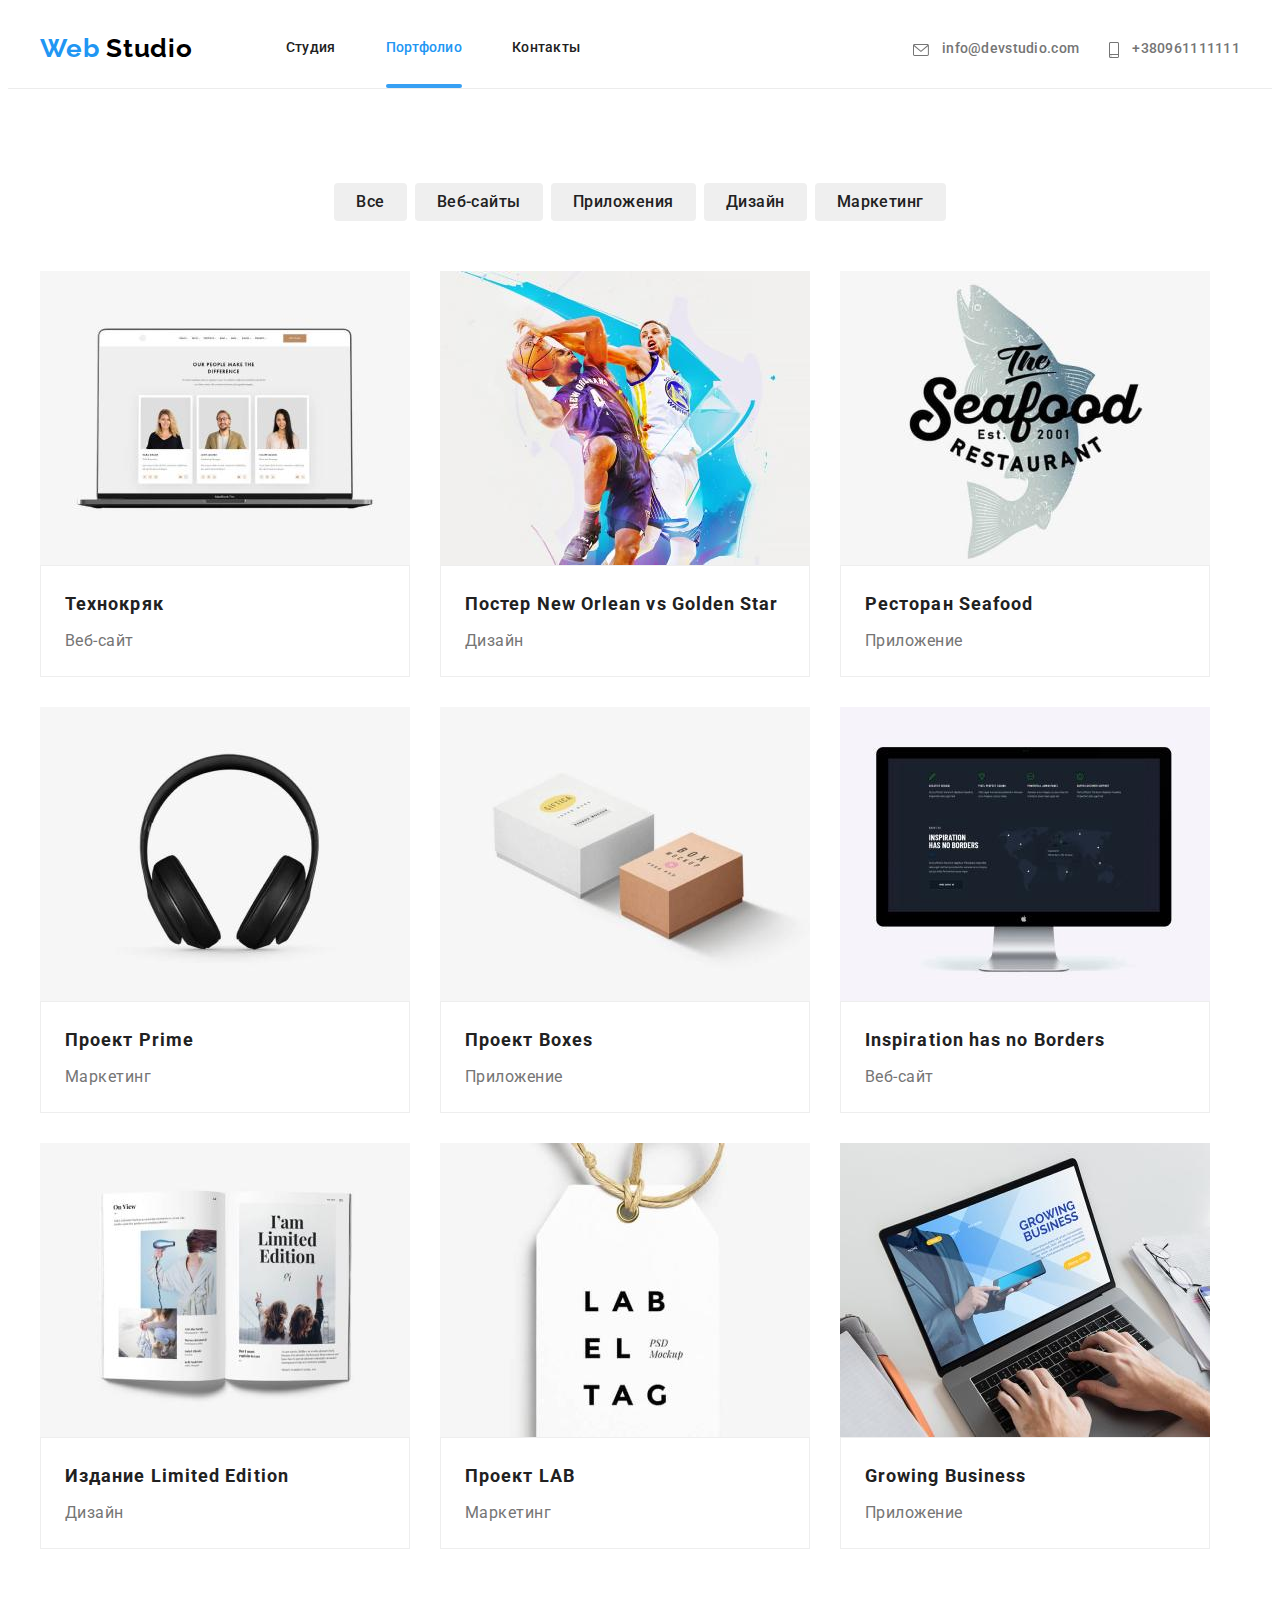
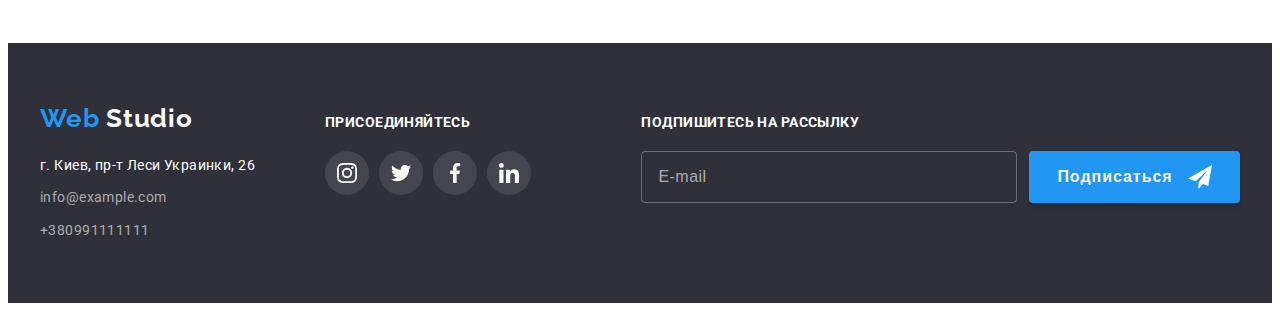
==== commit 223d7c6a: "Update portfolio.html" ====
--- a/portfolio.html
+++ b/portfolio.html
@@ -247,7 +247,7 @@
 					</address>
 				</div>
 				<div class="links">
-					<h2 class="links-title">ПРИСОЕДИНЯЙТЕСЬ</h2>
+					<h2 class="footer-title">ПРИСОЕДИНЯЙТЕСЬ</h2>
 					<ul class="links-list list">
 						<li class="links-item">
 							<a href="" class="links-link">
@@ -280,18 +280,17 @@
 					</ul>
 				</div>
 				<div class="subscription">
-					<h2 class="subscription-title">Подпишитесь на рассылку</h2>
+					<h2 class="footer-title">Подпишитесь на рассылку</h2>
 					<div class="subscription-wrap">
 						<form class="subscription-form">
-							<label for="subscription-email"></label>
-							<input type="email" name="email" placeholder="E-mail" class="subscription-input" id="subscription-email" />
+							<input type="email" name="email" placeholder="E-mail" class="subscription-input" />
+							<button type="submit" class="subscription-btn">
+								Подписаться
+								<svg width="24" height="24" class="subscription-icon">
+									<use href="./images/icons.svg#icon-send"></use>
+								</svg>
+							</button>
 						</form>
-						<button type="submit" class="subscription-btn btn">
-							Подписаться
-							<svg width="24" height="24" class="subscription-icon">
-								<use href="./images/icons.svg#icon-send"></use>
-							</svg>
-						</button>
 					</div>
 				</div>
 			</div>
--- a/css/style.css
+++ b/css/style.css
@@ -468,7 +468,7 @@
 	margin-left: auto;
 }
 
-.links-title {
+.footer-title {
 	font-weight: 700;
 	font-size: 14px;
 	line-height: 1.14;
@@ -476,7 +476,6 @@
 	text-transform: uppercase;
 	color: var(--secondary-color);
 	margin-bottom: 20px;
-	display: flex;
 }
 
 .links-list {
@@ -527,25 +526,10 @@
 
 .links {
 	display: block;
-	margin-right: 93px;
 }
 
 .subscription {
-	display: block;
-}
-
-.subscription-title {
-	font-weight: 700;
-	font-size: 14px;
-	line-height: 1.14;
-	letter-spacing: 0.03em;
-	text-transform: uppercase;
-	color: var(--secondary-color);
-	margin-bottom: 20px;
-}
-
-.subscription-form {
-	margin-right: 12px;
+	margin-left: auto;
 }
 
 .subscription-input {
@@ -563,6 +547,7 @@
 	letter-spacing: 0.03em;
 	color: var(--secondary-link-color);
 	outline: none;
+	margin-right: 12px;
 }
 
 .subscription-input::placeholder {
@@ -581,6 +566,14 @@
 	text-align: center;
 	padding: 10px 28px;
 	box-shadow: 0px 4px 4px rgba(0, 0, 0, 0.15);
+	font-weight: 700;
+	font-size: 16px;
+	line-height: 1.87;
+	letter-spacing: 0.06em;
+	background: var(--accent-color);
+	color: var(--secondary-background-color);
+	border-radius: 4px;
+	border: none;
 }
 
 .subscription-icon {
@@ -588,9 +581,8 @@
 	margin-left: 10px;
 }
 
-.subscription-wrap {
-	display: flex;
-	justify-content: space-between;
+.subscription-form {
+	display: flex;
 }
 
 .backdrop {
@@ -647,7 +639,7 @@
 	fill: var(--accent-color);
 }
 
-.modal-input-wrap {
+.input-wrap {
 	position: relative;
 }
 
@@ -660,8 +652,14 @@
 	transition: fill 250ms cubic-bezier(0.4, 0, 0.2, 1);
 }
 
-.modal-form-field:not(:first-child) {
-	margin-top: 10px;
+.form-field-input {
+	margin-bottom: 10px;
+}
+
+.form-field-textarea {
+	margin-bottom: 20px;
+	display: flex;
+	flex-direction: column;
 }
 
 .modal-title {
@@ -674,7 +672,7 @@
 	margin-bottom: 12px;
 }
 
-.modal-input {
+.input {
 	width: 100%;
 	height: 40px;
 	border: 1px solid var(--border-second-input-color);
@@ -686,7 +684,7 @@
 	transition: border-color 250ms cubic-bezier(0.4, 0, 0.2, 1);
 }
 
-.modal-text {
+.text {
 	width: 100%;
 	height: 120px;
 	border: 1px solid var(--border-second-input-color);
@@ -696,20 +694,19 @@
 	background-color: transparent;
 	resize: none;
 	outline: none;
-	margin-bottom: 20px;
 	transition: border-color 250ms cubic-bezier(0.4, 0, 0.2, 1);
 }
 
-.modal-input:focus,
-.modal-text:focus {
+.input:focus,
+.text:focus {
 	border-color: var(--accent-color);
 }
 
-.modal-input:focus + .input-icon {
+.input:focus + .input-icon {
 	fill: var(--accent-color);
 }
 
-.modal-input-text {
+.input-text {
 	font-weight: 400;
 	font-size: 12px;
 	line-height: 1.16;
@@ -719,7 +716,7 @@
 	margin-bottom: 4px;
 }
 
-.modal-text::placeholder {
+.text::placeholder {
 	font-weight: 400;
 	font-size: 14px;
 	line-height: 1.14;
@@ -727,7 +724,7 @@
 	color: rgba(117, 117, 117, 0.5);
 }
 
-.modal-check-text {
+.check-text {
 	font-weight: 400;
 	font-size: 14px;
 	line-height: 1.71;
@@ -739,7 +736,7 @@
 	align-items: center;
 }
 
-.modal-check-text span {
+.check-text span {
 	width: 16px;
 	height: 15px;
 	border: 2px solid var(--primary-shade-color);
@@ -750,14 +747,13 @@
 	justify-content: center;
 }
 
-.modal-check:checked + .modal-check-text span {
+.check:checked + .check-text span {
 	background-color: var(--accent-color);
 	border: none;
 }
 
-.checkbox-wrap {
+.checkbox-field {
 	margin-bottom: 30px;
-	display: flex;
 	align-items: center;
 	justify-content: center;
 }
@@ -771,16 +767,6 @@
 	color: var(--accent-color);
 }
 
-.send-btn {
-	cursor: pointer;
-	display: flex;
-	align-items: center;
-	text-align: center;
-	padding: 10px 55px;
-	box-shadow: 0px 4px 4px rgba(0, 0, 0, 0.15);
-	margin: 0 auto;
-}
-
 .is-hidden {
 	visibility: hidden;
 	opacity: 0;
@@ -809,7 +795,6 @@
 
 .projects {
 	border: 1px solid var(--border-color);
-	border-top: 0px;
 }
 
 .portfolio-item:not(:nth-child(3n)) {
@@ -866,7 +851,12 @@
 	color: var(--text-color);
 }
 
-.btn {
+.primary-button {
+	cursor: pointer;
+	font-family: inherit;
+	padding: 10px 32px;
+	display: block;
+	margin: 0 auto;
 	font-weight: 700;
 	font-size: 16px;
 	line-height: 1.87;
@@ -875,12 +865,8 @@
 	color: var(--secondary-background-color);
 	border-radius: 4px;
 	border: none;
-}
-
-.primary-button {
-	cursor: pointer;
-	font-family: inherit;
-	padding: 10px 32px;
+	min-width: 200px;
+	box-shadow: 0px 4px 4px rgba(0, 0, 0, 0.15);
 }
 
 .portfolio-item {
